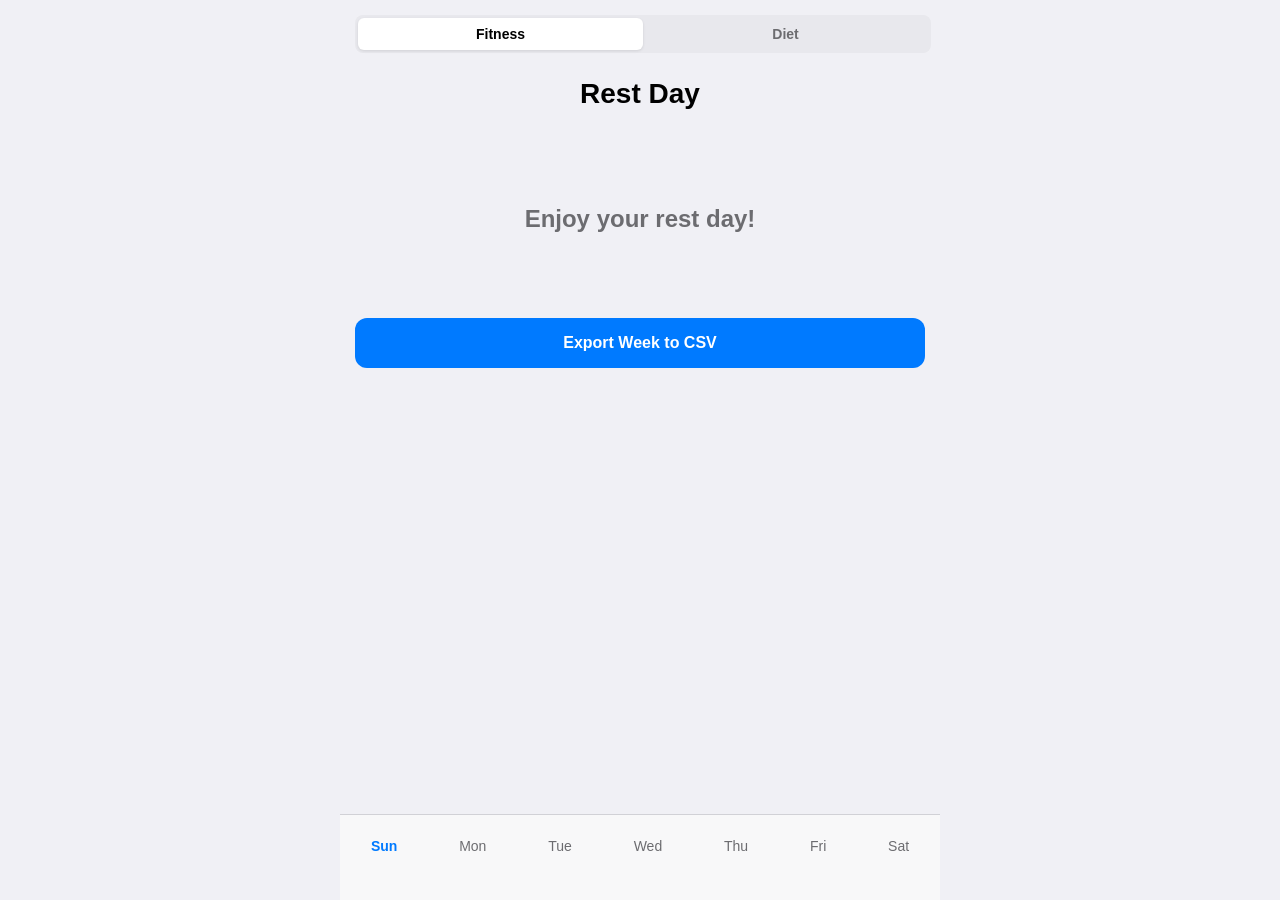
==== index.html @ ad75d84f "Update index.html" ====
<!DOCTYPE html>
<html lang="en">
<head>
    <meta charset="UTF-8">
    <meta name="viewport" content="width=device-width, initial-scale=1.0, user-scalable=no">
    <meta name="apple-mobile-web-app-capable" content="yes">
    <meta name="apple-mobile-web-app-status-bar-style" content="default">
    <title>FitCheck</title>
    <style>
        :root {
            --bg-color: #f0f0f5;
            --primary-card-color: #ffffff;
            --secondary-card-color: #e8e8ed;
            --text-color: #000000;
            --text-muted-color: #6c6c70;
            --accent-color: #007aff;
            --accent-color-dimmed: rgba(0, 122, 255, 0.2);
            --border-color: #d1d1d6;
            --font-family: -apple-system, BlinkMacSystemFont, "Segoe UI", Roboto, Helvetica, Arial, sans-serif;
        }

        html, body {
            height: 100%;
            margin: 0;
            padding: 0;
            background-color: var(--bg-color);
            color: var(--text-color);
            font-family: var(--font-family);
            overscroll-behavior: none;
        }

        #app-container {
            display: flex;
            flex-direction: column;
            height: 100%;
            max-width: 600px;
            margin: 0 auto;
            background-color: var(--bg-color);
        }
        
        #view-switcher-container {
            padding: 15px;
            background-color: var(--bg-color);
        }

        .view-switcher {
            display: flex;
            background-color: var(--secondary-card-color);
            border-radius: 8px;
            padding: 3px;
            width: 100%;
        }

        .view-switcher button {
            flex: 1;
            padding: 8px;
            border: none;
            background-color: transparent;
            border-radius: 6px;
            font-size: 14px;
            font-weight: 600;
            color: var(--text-muted-color);
            cursor: pointer;
            transition: background-color 0.2s ease, color 0.2s ease;
        }

        .view-switcher button.active {
            background-color: var(--primary-card-color);
            color: var(--text-color);
            box-shadow: 0 1px 3px rgba(0,0,0,0.1);
        }

        #content-area {
            flex-grow: 1;
            overflow-y: auto;
            padding: 0 15px 100px 15px;
        }

        #tab-bar {
            display: flex;
            position: fixed;
            bottom: 0;
            left: 0;
            right: 0;
            max-width: 600px;
            margin: 0 auto;
            height: 85px;
            background-color: rgba(249, 249, 249, 0.85);
            backdrop-filter: blur(10px);
            -webkit-backdrop-filter: blur(10px);
            border-top: 1px solid var(--border-color);
        }

        .tab-button {
            flex-grow: 1;
            background: none;
            border: none;
            color: var(--text-muted-color);
            font-size: 14px;
            font-weight: 500;
            cursor: pointer;
            padding-bottom: 25px;
            display: flex;
            align-items: center;
            justify-content: center;
        }
        
        .tab-button.active {
            color: var(--accent-color);
            font-weight: 600;
        }

        .day-header { text-align: center; margin-bottom: 25px; margin-top: 10px; }
        .day-header h1 { margin: 0; font-size: 28px; font-weight: 700; }
        .day-header p { margin: 5px 0 0 0; color: var(--text-muted-color); font-size: 14px; }

        .exercise-card, .diet-card {
            background-color: var(--primary-card-color);
            border-radius: 12px;
            padding: 15px;
            margin-bottom: 15px;
            border: 1px solid var(--border-color);
        }
        
        .exercise-card h2, .diet-card h2 { margin: 0 0 15px 0; font-size: 18px; font-weight: 600; }
        .diet-card h3 { font-size: 16px; margin: 15px 0 10px 0; }
        .sets-container { display: flex; flex-wrap: wrap; gap: 10px; }

        .set-label {
            display: flex;
            align-items: center;
            background-color: var(--secondary-card-color);
            padding: 10px 15px;
            border-radius: 8px;
            cursor: pointer;
            flex-grow: 1;
            justify-content: center;
        }

        .set-label input[type="checkbox"] { display: none; }
        .set-label .custom-checkbox {
            width: 18px; height: 18px; background-color: #c7c7cc;
            border-radius: 50%; margin-right: 10px; display: inline-block;
            border: 2px solid #c7c7cc; position: relative;
        }
        .set-label input[type="checkbox"]:checked + .custom-checkbox {
            background-color: var(--accent-color); border: 2px solid var(--accent-color);
        }
        .set-label input[type="checkbox"]:checked + .custom-checkbox::after {
            content: '✔'; color: white; font-size: 12px;
            position: absolute; top: 50%; left: 50%;
            transform: translate(-50%, -50%);
        }

        .reset-button, #export-button {
            display: block; width: 100%; padding: 15px;
            background-color: var(--secondary-card-color); color: var(--accent-color);
            border: 1px solid var(--accent-color-dimmed); border-radius: 12px;
            font-size: 16px; font-weight: 600; cursor: pointer; margin-top: 15px;
        }
        
        #export-button {
            background-color: var(--accent-color);
            color: white;
        }

        .rest-day-message {
            text-align: center;
            padding: 50px 20px;
            color: var(--text-muted-color);
        }
    </style>
</head>
<body>
    <div id="app-container">
        <div id="view-switcher-container"></div>
        <main id="content-area"></main>
        <nav id="tab-bar"></nav>
    </div>

    <script>
        // --- DATA ---
        const workoutData = [
            { day: "Sun", title: "Rest Day", exercises: [] },
            { day: "Mon", title: "Upper Body-Strength", rest: "180-300s rest", intensity: "3-4 reps max", exercises: [ { name: "Barbell bench press", sets: 4 }, { name: "Lat pulldown", sets: 4 }, { name: "Chest press machines", sets: 4 }, { name: "Cable row", sets: 4 }, { name: "Dumbbell shoulder press", sets: 4 }, { name: "Leg raises", sets: 3 }, { name: "Planks", sets: 3 }, { name: "Cardio (20 mins)", sets: 1 } ] }, 
            { day: "Tue", title: "Lower Body-Strength", rest: "180-300s rest", intensity: "3-4 reps max", exercises: [ { name: "Barbell back squat", sets: 4 }, { name: "Barbell regular deadlift", sets: 4 }, { name: "Leg press", sets: 4 }, { name: "Sit ups", sets: 4 }, { name: "Leg Raises", sets: 4 }, { name: "Cardio (20 mins)", sets: 1 } ] }, 
            { day: "Wed", title: "Arms + Functional", rest: "90-180s rest", intensity: "10-12 reps", exercises: [ { name: "Overhead Press", sets: 3 }, { name: "Bicep curls", sets: 3 }, { name: "Overhead tricep extensions", sets: 3 }, { name: "Kettlebell swings", sets: 3 }, { name: "Landmine press", sets: 3 }, { name: "Landmine rotations", sets: 3 }, { name: "Leg raises", sets: 3 }, { name: "Planks", sets: 3 }, { name: "Cardio (20 mins)", sets: 1 } ] }, 
            { day: "Thu", title: "Full-Body-Strength", rest: "180-300s rest", intensity: "3-4 reps max", exercises: [ { name: "Barbell back squat", sets: 4 }, { name: "Barbell bench press", sets: 4 }, { name: "Lat pulldown", sets: 4 }, { name: "Barbell regular deadlift", sets: 4 }, { name: "Cable row", sets: 4 }, { name: "Leg raises", sets: 3 }, { name: "Planks", sets: 3 }, { name: "Cardio (20 mins)", sets: 1 } ] }, 
            { day: "Fri", title: "Full-Body-Endurance", rest: "90-180s rest", intensity: "12-15 reps", exercises: [ { name: "Bench press", sets: 3 }, { name: "Squats", sets: 3 }, { name: "Deadlifts", sets: 3 }, { name: "Dumbbell rows", sets: 3 }, { name: "Dumbbell shoulder press", sets: 3 }, { name: "Leg raises", sets: 3 }, { name: "Planks", sets: 3 }, { name: "Cardio (20 mins)", sets: 1 } ] },
            { day: "Sat", title: "Rest Day", exercises: [] }
        ];

        const dietData = {
            weekly: [
                { name: "Seafood/Fish", servings: 3 },
                { name: "Dairy", servings: 4 }
            ],
            daily: [
                { name: "Non-Starchy Veggies", servings: 6 },
                { name: "Lean Protein", servings: 3 },
                { name: "Healthy Fats", servings: 3 },
                { name: "Fiber Carbs (Grains/Legumes)", servings: 2 },
                { name: "Fruits", servings: 2 },
                { name: "Nuts/Seeds", servings: 1 }
            ]
        };

        // --- APPLICATION LOGIC ---
        document.addEventListener('DOMContentLoaded', () => {
            const contentArea = document.getElementById('content-area');
            const tabBar = document.getElementById('tab-bar');
            const viewSwitcherContainer = document.getElementById('view-switcher-container');
            
            let currentDayIndex = new Date().getDay(); // 0 for Sunday, 1 for Monday, etc.
            let currentView = 'fitness'; // 'fitness' or 'diet'

            function renderCurrentView() {
                if (currentView === 'fitness') {
                    renderFitnessView();
                } else {
                    renderDietView();
                }
                updateViewSwitcher();
            }

            function renderFitnessView() {
                const dayData = workoutData[currentDayIndex];
                contentArea.innerHTML = '';

                const header = document.createElement('div');
                header.className = 'day-header';
                header.innerHTML = `<h1>${dayData.title}</h1>`;
                if (dayData.rest) {
                     header.innerHTML += `<p>${dayData.rest} &bull; ${dayData.intensity}</p>`;
                }
                contentArea.appendChild(header);

                if (dayData.exercises.length === 0) {
                    contentArea.innerHTML += `<div class="rest-day-message"><h2>Enjoy your rest day!</h2></div>`;
                    addExportButton();
                    return;
                }

                dayData.exercises.forEach((exercise, exIndex) => {
                    const card = document.createElement('div');
                    card.className = 'exercise-card';
                    card.innerHTML = `<h2>${exercise.name}</h2>`;
                    const setsContainer = document.createElement('div');
                    setsContainer.className = 'sets-container';
                    for (let i = 1; i <= exercise.sets; i++) {
                        const checkboxId = `workout-day${currentDayIndex}-ex${exIndex}-set${i}`;
                        let setName = `Set ${i}`;
                        if (exercise.sets === 1) setName = "Done";
                        else if (i === 4 && exercise.sets === 4) setName = "Burnout";
                        
                        const label = document.createElement('label');
                        label.className = 'set-label';
                        label.htmlFor = checkboxId;
                        const checkbox = document.createElement('input');
                        checkbox.type = 'checkbox';
                        checkbox.id = checkboxId;
                        if (localStorage.getItem(checkboxId) === 'true') checkbox.checked = true;
                        checkbox.addEventListener('change', () => localStorage.setItem(checkboxId, checkbox.checked));
                        label.innerHTML = `<span class="custom-checkbox"></span> ${setName}`;
                        label.prepend(checkbox);
                        setsContainer.appendChild(label);
                    }
                    card.appendChild(setsContainer);
                    contentArea.appendChild(card);
                });

                const resetButton = document.createElement('button');
                resetButton.className = 'reset-button';
                resetButton.textContent = `Reset ${dayData.day} Workout`;
                resetButton.addEventListener('click', () => {
                    if (confirm(`Reset workout for ${dayData.day}?`)) {
                        dayData.exercises.forEach((ex, exIndex) => {
                            for (let i = 1; i <= ex.sets; i++) localStorage.removeItem(`workout-day${currentDayIndex}-ex${exIndex}-set${i}`);
                        });
                        renderFitnessView();
                    }
                });
                contentArea.appendChild(resetButton);
                addExportButton();
            }

            function renderDietView() {
                contentArea.innerHTML = '';
                const currentDayName = workoutData[currentDayIndex].day;

                const header = document.createElement('div');
                header.className = 'day-header';
                header.innerHTML = `<h1>Diet Checklist</h1><p>${currentDayName}'s Goals</p>`;
                contentArea.appendChild(header);
                
                const dailyCard = document.createElement('div');
                dailyCard.className = 'diet-card';
                dailyCard.innerHTML = `<h2>Daily Goals</h2>`;
                dietData.daily.forEach((item, itemIndex) => {
                    dailyCard.innerHTML += `<h3>${item.name}</h3>`;
                    const setsContainer = document.createElement('div');
                    setsContainer.className = 'sets-container';
                    for (let i = 1; i <= item.servings; i++) {
                        const checkboxId = `diet-${currentDayName}-item${itemIndex}-serving${i}`;
                        const label = document.createElement('label');
                        label.className = 'set-label';
                        label.htmlFor = checkboxId;
                        const checkbox = document.createElement('input');
                        checkbox.type = 'checkbox';
                        checkbox.id = checkboxId;
                        if (localStorage.getItem(checkboxId) === 'true') checkbox.checked = true;
                        checkbox.addEventListener('change', () => localStorage.setItem(checkboxId, checkbox.checked));
                        label.innerHTML = `<span class="custom-checkbox"></span> Serving ${i}`;
                        label.prepend(checkbox);
                        setsContainer.appendChild(label);
                    }
                    dailyCard.appendChild(setsContainer);
                });
                contentArea.appendChild(dailyCard);

                const weeklyCard = document.createElement('div');
                weeklyCard.className = 'diet-card';
                weeklyCard.innerHTML = `<h2>Weekly Goals</h2>`;
                dietData.weekly.forEach((item, itemIndex) => {
                    weeklyCard.innerHTML += `<h3>${item.name}</h3>`;
                    const setsContainer = document.createElement('div');
                    setsContainer.className = 'sets-container';
                    for (let i = 1; i <= item.servings; i++) {
                        const checkboxId = `diet-week-item${itemIndex}-serving${i}`;
                        const label = document.createElement('label');
                        label.className = 'set-label';
                        label.htmlFor = checkboxId;
                        const checkbox = document.createElement('input');
                        checkbox.type = 'checkbox';
                        checkbox.id = checkboxId;
                        if (localStorage.getItem(checkboxId) === 'true') checkbox.checked = true;
                        checkbox.addEventListener('change', () => localStorage.setItem(checkboxId, checkbox.checked));
                        label.innerHTML = `<span class="custom-checkbox"></span> Serving ${i}`;
                        label.prepend(checkbox);
                        setsContainer.appendChild(label);
                    }
                    weeklyCard.appendChild(setsContainer);
                });
                contentArea.appendChild(weeklyCard);
                
                const resetDailyButton = document.createElement('button');
                resetDailyButton.className = 'reset-button';
                resetDailyButton.textContent = `Reset ${currentDayName}'s Diet`;
                resetDailyButton.addEventListener('click', () => {
                     if (confirm(`Reset diet for ${currentDayName}?`)) {
                        dietData.daily.forEach((item, itemIndex) => {
                            for (let i = 1; i <= item.servings; i++) localStorage.removeItem(`diet-${currentDayName}-item${itemIndex}-serving${i}`);
                        });
                        renderDietView();
                    }
                });
                contentArea.appendChild(resetDailyButton);

                const resetWeeklyButton = document.createElement('button');
                resetWeeklyButton.className = 'reset-button';
                resetWeeklyButton.textContent = `Reset Weekly Diet`;
                resetWeeklyButton.addEventListener('click', () => {
                     if (confirm(`Reset all weekly diet goals?`)) {
                        dietData.weekly.forEach((item, itemIndex) => {
                            for (let i = 1; i <= item.servings; i++) localStorage.removeItem(`diet-week-item${itemIndex}-serving${i}`);
                        });
                        renderDietView();
                    }
                });
                contentArea.appendChild(resetWeeklyButton);
                addExportButton();
            }
            
            function addExportButton() {
                const exportButton = document.createElement('button');
                exportButton.id = 'export-button';
                exportButton.textContent = 'Export Week to CSV';
                exportButton.addEventListener('click', exportDataToCSV);
                contentArea.appendChild(exportButton);
            }

            function exportDataToCSV() {
                const weeklySummary = {};

                // --- 1. Calculate All Targets ---
                workoutData.forEach(dayData => {
                    dayData.exercises.forEach(ex => {
                        const key = `Fitness_${ex.name}`;
                        if (!weeklySummary[key]) {
                            weeklySummary[key] = { category: 'Fitness', item: ex.name, target: 0, actual: 0 };
                        }
                        weeklySummary[key].target += ex.sets;
                    });
                });

                dietData.daily.forEach(item => {
                    const key = `Diet_${item.name}`;
                    weeklySummary[key] = { category: 'Diet', item: item.name, target: item.servings * 7, actual: 0 };
                });

                dietData.weekly.forEach(item => {
                    const key = `Diet_${item.name}`;
                    weeklySummary[key] = { category: 'Diet', item: item.name, target: item.servings, actual: 0 };
                });

                // --- 2. Calculate Actuals from localStorage ---
                for (let i = 0; i < 7; i++) { // Loop through Sun to Sat
                    const dayData = workoutData[i];
                    const dayName = dayData.day;

                    dayData.exercises.forEach((ex, exIndex) => {
                        const key = `Fitness_${ex.name}`;
                        for (let s = 1; s <= ex.sets; s++) {
                            if (localStorage.getItem(`workout-day${i}-ex${exIndex}-set${s}`) === 'true') {
                                if (weeklySummary[key]) weeklySummary[key].actual++;
                            }
                        }
                    });

                    dietData.daily.forEach((item, itemIndex) => {
                        const key = `Diet_${item.name}`;
                        for (let s = 1; s <= item.servings; s++) {
                            if (localStorage.getItem(`diet-${dayName}-item${itemIndex}-serving${s}`) === 'true') {
                                if (weeklySummary[key]) weeklySummary[key].actual++;
                            }
                        }
                    });
                }

                dietData.weekly.forEach((item, itemIndex) => {
                    const key = `Diet_${item.name}`;
                    for (let s = 1; s <= item.servings; s++) {
                        if (localStorage.getItem(`diet-week-item${itemIndex}-serving${s}`) === 'true') {
                           if (weeklySummary[key]) weeklySummary[key].actual++;
                        }
                    }
                });

                // --- 3. Format and Download CSV ---
                const today = new Date();
                const dayOfWeek = today.getDay();
                const weekStartDate = new Date(today);
                weekStartDate.setDate(today.getDate() - dayOfWeek);
                const weekString = `Week of ${weekStartDate.toISOString().split('T')[0]}`;

                let csvContent = "data:text/csv;charset=utf-8,";
                csvContent += "Week,Category,Item,Target,Actual\r\n";

                for (const key in weeklySummary) {
                    const data = weeklySummary[key];
                    csvContent += `${weekString},${data.category},"${data.item}",${data.target},${data.actual}\r\n`;
                }
                
                const encodedUri = encodeURI(csvContent);
                const link = document.createElement("a");
                link.setAttribute("href", encodedUri);
                link.setAttribute("download", `FitCheck_Export_${weekString}.csv`);
                document.body.appendChild(link);
                link.click();
                document.body.removeChild(link);
            }

            function createTabs() {
                workoutData.forEach((day, index) => {
                    const button = document.createElement('button');
                    button.className = 'tab-button';
                    button.textContent = day.day;
                    button.dataset.dayIndex = index;
                    button.addEventListener('click', () => {
                        currentDayIndex = index;
                        renderCurrentView();
                        updateActiveTab();
                    });
                    tabBar.appendChild(button);
                });
            }

            function createViewSwitcher() {
                viewSwitcherContainer.innerHTML = `
                    <div class="view-switcher">
                        <button id="fitness-tab" class="active">Fitness</button>
                        <button id="diet-tab">Diet</button>
                    </div>
                `;
                document.getElementById('fitness-tab').addEventListener('click', () => {
                    currentView = 'fitness';
                    renderCurrentView();
                });
                document.getElementById('diet-tab').addEventListener('click', () => {
                    currentView = 'diet';
                    renderCurrentView();
                });
            }
            
            function updateViewSwitcher() {
                const fitnessTab = document.getElementById('fitness-tab');
                const dietTab = document.getElementById('diet-tab');
                fitnessTab.classList.toggle('active', currentView === 'fitness');
                dietTab.classList.toggle('active', currentView === 'diet');
            }

            function updateActiveTab() {
                document.querySelectorAll('.tab-button').forEach((button, index) => {
                    button.classList.toggle('active', index === currentDayIndex);
                });
            }

            // Initial setup
            createTabs();
            createViewSwitcher();
            renderCurrentView();
            updateActiveTab();
        });
    </script>
</body>
</html>
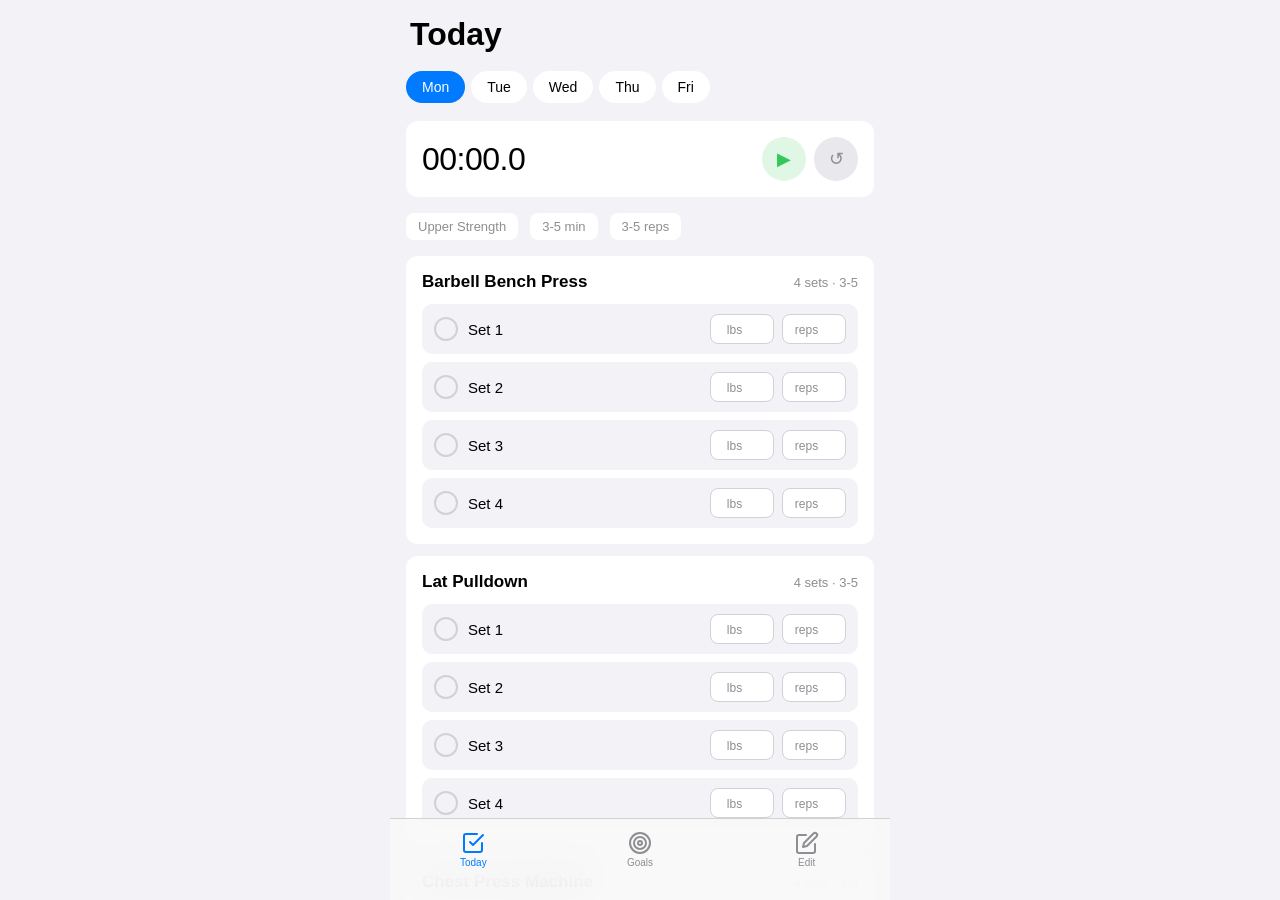
==== commit 5d1f286a: "FitCheck v2 — full rewrite with goals, stopwatch, and editable programs Replaces single-file app wit" ====
--- a/index.html
+++ b/index.html
@@ -4,513 +4,34 @@
     <meta charset="UTF-8">
     <meta name="viewport" content="width=device-width, initial-scale=1.0, user-scalable=no">
     <meta name="apple-mobile-web-app-capable" content="yes">
-    <meta name="apple-mobile-web-app-status-bar-style" content="default">
+    <meta name="apple-mobile-web-app-status-bar-style" content="black-translucent">
+    <meta name="theme-color" content="#000000">
+    <link rel="manifest" href="manifest.json">
+    <link rel="apple-touch-icon" sizes="180x180" href="apple-touch-icon.png">
     <title>FitCheck</title>
-    <style>
-        :root {
-            --bg-color: #f0f0f5;
-            --primary-card-color: #ffffff;
-            --secondary-card-color: #e8e8ed;
-            --text-color: #000000;
-            --text-muted-color: #6c6c70;
-            --accent-color: #007aff;
-            --accent-color-dimmed: rgba(0, 122, 255, 0.2);
-            --border-color: #d1d1d6;
-            --font-family: -apple-system, BlinkMacSystemFont, "Segoe UI", Roboto, Helvetica, Arial, sans-serif;
-        }
-
-        html, body {
-            height: 100%;
-            margin: 0;
-            padding: 0;
-            background-color: var(--bg-color);
-            color: var(--text-color);
-            font-family: var(--font-family);
-            overscroll-behavior: none;
-        }
-
-        #app-container {
-            display: flex;
-            flex-direction: column;
-            height: 100%;
-            max-width: 600px;
-            margin: 0 auto;
-            background-color: var(--bg-color);
-        }
-        
-        #view-switcher-container {
-            padding: 15px;
-            background-color: var(--bg-color);
-        }
-
-        .view-switcher {
-            display: flex;
-            background-color: var(--secondary-card-color);
-            border-radius: 8px;
-            padding: 3px;
-            width: 100%;
-        }
-
-        .view-switcher button {
-            flex: 1;
-            padding: 8px;
-            border: none;
-            background-color: transparent;
-            border-radius: 6px;
-            font-size: 14px;
-            font-weight: 600;
-            color: var(--text-muted-color);
-            cursor: pointer;
-            transition: background-color 0.2s ease, color 0.2s ease;
-        }
-
-        .view-switcher button.active {
-            background-color: var(--primary-card-color);
-            color: var(--text-color);
-            box-shadow: 0 1px 3px rgba(0,0,0,0.1);
-        }
-
-        #content-area {
-            flex-grow: 1;
-            overflow-y: auto;
-            padding: 0 15px 100px 15px;
-        }
-
-        #tab-bar {
-            display: flex;
-            position: fixed;
-            bottom: 0;
-            left: 0;
-            right: 0;
-            max-width: 600px;
-            margin: 0 auto;
-            height: 85px;
-            background-color: rgba(249, 249, 249, 0.85);
-            backdrop-filter: blur(10px);
-            -webkit-backdrop-filter: blur(10px);
-            border-top: 1px solid var(--border-color);
-        }
-
-        .tab-button {
-            flex-grow: 1;
-            background: none;
-            border: none;
-            color: var(--text-muted-color);
-            font-size: 14px;
-            font-weight: 500;
-            cursor: pointer;
-            padding-bottom: 25px;
-            display: flex;
-            align-items: center;
-            justify-content: center;
-        }
-        
-        .tab-button.active {
-            color: var(--accent-color);
-            font-weight: 600;
-        }
-
-        .day-header { text-align: center; margin-bottom: 25px; margin-top: 10px; }
-        .day-header h1 { margin: 0; font-size: 28px; font-weight: 700; }
-        .day-header p { margin: 5px 0 0 0; color: var(--text-muted-color); font-size: 14px; }
-
-        .exercise-card, .diet-card {
-            background-color: var(--primary-card-color);
-            border-radius: 12px;
-            padding: 15px;
-            margin-bottom: 15px;
-            border: 1px solid var(--border-color);
-        }
-        
-        .exercise-card h2, .diet-card h2 { margin: 0 0 15px 0; font-size: 18px; font-weight: 600; }
-        .diet-card h3 { font-size: 16px; margin: 15px 0 10px 0; }
-        .sets-container { display: flex; flex-wrap: wrap; gap: 10px; }
-
-        .set-label {
-            display: flex;
-            align-items: center;
-            background-color: var(--secondary-card-color);
-            padding: 10px 15px;
-            border-radius: 8px;
-            cursor: pointer;
-            flex-grow: 1;
-            justify-content: center;
-        }
-
-        .set-label input[type="checkbox"] { display: none; }
-        .set-label .custom-checkbox {
-            width: 18px; height: 18px; background-color: #c7c7cc;
-            border-radius: 50%; margin-right: 10px; display: inline-block;
-            border: 2px solid #c7c7cc; position: relative;
-        }
-        .set-label input[type="checkbox"]:checked + .custom-checkbox {
-            background-color: var(--accent-color); border: 2px solid var(--accent-color);
-        }
-        .set-label input[type="checkbox"]:checked + .custom-checkbox::after {
-            content: '✔'; color: white; font-size: 12px;
-            position: absolute; top: 50%; left: 50%;
-            transform: translate(-50%, -50%);
-        }
-
-        .reset-button, #export-button {
-            display: block; width: 100%; padding: 15px;
-            background-color: var(--secondary-card-color); color: var(--accent-color);
-            border: 1px solid var(--accent-color-dimmed); border-radius: 12px;
-            font-size: 16px; font-weight: 600; cursor: pointer; margin-top: 15px;
-        }
-        
-        #export-button {
-            background-color: var(--accent-color);
-            color: white;
-        }
-
-        .rest-day-message {
-            text-align: center;
-            padding: 50px 20px;
-            color: var(--text-muted-color);
-        }
-    </style>
+    <link rel="stylesheet" href="styles.css">
 </head>
 <body>
-    <div id="app-container">
-        <div id="view-switcher-container"></div>
-        <main id="content-area"></main>
-        <nav id="tab-bar"></nav>
+    <div id="app">
+        <header id="app-header">
+            <h1 id="header-title">Today</h1>
+        </header>
+        <main id="content"></main>
+        <nav id="tab-bar">
+            <button class="tab active" data-tab="today">
+                <svg width="24" height="24" viewBox="0 0 24 24" fill="none" stroke="currentColor" stroke-width="2" stroke-linecap="round" stroke-linejoin="round"><path d="M9 11l3 3L22 4"/><path d="M21 12v7a2 2 0 01-2 2H5a2 2 0 01-2-2V5a2 2 0 012-2h11"/></svg>
+                <span>Today</span>
+            </button>
+            <button class="tab" data-tab="goals">
+                <svg width="24" height="24" viewBox="0 0 24 24" fill="none" stroke="currentColor" stroke-width="2" stroke-linecap="round" stroke-linejoin="round"><circle cx="12" cy="12" r="10"/><circle cx="12" cy="12" r="6"/><circle cx="12" cy="12" r="2"/></svg>
+                <span>Goals</span>
+            </button>
+            <button class="tab" data-tab="edit">
+                <svg width="24" height="24" viewBox="0 0 24 24" fill="none" stroke="currentColor" stroke-width="2" stroke-linecap="round" stroke-linejoin="round"><path d="M11 4H4a2 2 0 00-2 2v14a2 2 0 002 2h14a2 2 0 002-2v-7"/><path d="M18.5 2.5a2.121 2.121 0 013 3L12 15l-4 1 1-4 9.5-9.5z"/></svg>
+                <span>Edit</span>
+            </button>
+        </nav>
     </div>
-
-    <script>
-        // --- DATA ---
-        const workoutData = [
-            { day: "Sun", title: "Rest Day", exercises: [] },
-            { day: "Mon", title: "Upper Body-Strength", rest: "180-300s rest", intensity: "3-4 reps max", exercises: [ { name: "Barbell bench press", sets: 4 }, { name: "Lat pulldown", sets: 4 }, { name: "Chest press machines", sets: 4 }, { name: "Cable row", sets: 4 }, { name: "Dumbbell shoulder press", sets: 4 }, { name: "Leg raises", sets: 3 }, { name: "Planks", sets: 3 }, { name: "Cardio (20 mins)", sets: 1 } ] }, 
-            { day: "Tue", title: "Lower Body-Strength", rest: "180-300s rest", intensity: "3-4 reps max", exercises: [ { name: "Barbell back squat", sets: 4 }, { name: "Barbell regular deadlift", sets: 4 }, { name: "Leg press", sets: 4 }, { name: "Sit ups", sets: 4 }, { name: "Leg Raises", sets: 4 }, { name: "Cardio (20 mins)", sets: 1 } ] }, 
-            { day: "Wed", title: "Arms + Functional", rest: "90-180s rest", intensity: "10-12 reps", exercises: [ { name: "Overhead Press", sets: 3 }, { name: "Bicep curls", sets: 3 }, { name: "Overhead tricep extensions", sets: 3 }, { name: "Kettlebell swings", sets: 3 }, { name: "Landmine press", sets: 3 }, { name: "Landmine rotations", sets: 3 }, { name: "Leg raises", sets: 3 }, { name: "Planks", sets: 3 }, { name: "Cardio (20 mins)", sets: 1 } ] }, 
-            { day: "Thu", title: "Full-Body-Strength", rest: "180-300s rest", intensity: "3-4 reps max", exercises: [ { name: "Barbell back squat", sets: 4 }, { name: "Barbell bench press", sets: 4 }, { name: "Lat pulldown", sets: 4 }, { name: "Barbell regular deadlift", sets: 4 }, { name: "Cable row", sets: 4 }, { name: "Leg raises", sets: 3 }, { name: "Planks", sets: 3 }, { name: "Cardio (20 mins)", sets: 1 } ] }, 
-            { day: "Fri", title: "Full-Body-Endurance", rest: "90-180s rest", intensity: "12-15 reps", exercises: [ { name: "Bench press", sets: 3 }, { name: "Squats", sets: 3 }, { name: "Deadlifts", sets: 3 }, { name: "Dumbbell rows", sets: 3 }, { name: "Dumbbell shoulder press", sets: 3 }, { name: "Leg raises", sets: 3 }, { name: "Planks", sets: 3 }, { name: "Cardio (20 mins)", sets: 1 } ] },
-            { day: "Sat", title: "Rest Day", exercises: [] }
-        ];
-
-        const dietData = {
-            weekly: [
-                { name: "Seafood/Fish", servings: 3 },
-                { name: "Dairy", servings: 4 }
-            ],
-            daily: [
-                { name: "Non-Starchy Veggies", servings: 6 },
-                { name: "Lean Protein", servings: 3 },
-                { name: "Healthy Fats", servings: 3 },
-                { name: "Fiber Carbs (Grains/Legumes)", servings: 2 },
-                { name: "Fruits", servings: 2 },
-                { name: "Nuts/Seeds", servings: 1 }
-            ]
-        };
-
-        // --- APPLICATION LOGIC ---
-        document.addEventListener('DOMContentLoaded', () => {
-            const contentArea = document.getElementById('content-area');
-            const tabBar = document.getElementById('tab-bar');
-            const viewSwitcherContainer = document.getElementById('view-switcher-container');
-            
-            let currentDayIndex = new Date().getDay(); // 0 for Sunday, 1 for Monday, etc.
-            let currentView = 'fitness'; // 'fitness' or 'diet'
-
-            function renderCurrentView() {
-                if (currentView === 'fitness') {
-                    renderFitnessView();
-                } else {
-                    renderDietView();
-                }
-                updateViewSwitcher();
-            }
-
-            function renderFitnessView() {
-                const dayData = workoutData[currentDayIndex];
-                contentArea.innerHTML = '';
-
-                const header = document.createElement('div');
-                header.className = 'day-header';
-                header.innerHTML = `<h1>${dayData.title}</h1>`;
-                if (dayData.rest) {
-                     header.innerHTML += `<p>${dayData.rest} &bull; ${dayData.intensity}</p>`;
-                }
-                contentArea.appendChild(header);
-
-                if (dayData.exercises.length === 0) {
-                    contentArea.innerHTML += `<div class="rest-day-message"><h2>Enjoy your rest day!</h2></div>`;
-                    addExportButton();
-                    return;
-                }
-
-                dayData.exercises.forEach((exercise, exIndex) => {
-                    const card = document.createElement('div');
-                    card.className = 'exercise-card';
-                    card.innerHTML = `<h2>${exercise.name}</h2>`;
-                    const setsContainer = document.createElement('div');
-                    setsContainer.className = 'sets-container';
-                    for (let i = 1; i <= exercise.sets; i++) {
-                        const checkboxId = `workout-day${currentDayIndex}-ex${exIndex}-set${i}`;
-                        let setName = `Set ${i}`;
-                        if (exercise.sets === 1) setName = "Done";
-                        else if (i === 4 && exercise.sets === 4) setName = "Burnout";
-                        
-                        const label = document.createElement('label');
-                        label.className = 'set-label';
-                        label.htmlFor = checkboxId;
-                        const checkbox = document.createElement('input');
-                        checkbox.type = 'checkbox';
-                        checkbox.id = checkboxId;
-                        if (localStorage.getItem(checkboxId) === 'true') checkbox.checked = true;
-                        checkbox.addEventListener('change', () => localStorage.setItem(checkboxId, checkbox.checked));
-                        label.innerHTML = `<span class="custom-checkbox"></span> ${setName}`;
-                        label.prepend(checkbox);
-                        setsContainer.appendChild(label);
-                    }
-                    card.appendChild(setsContainer);
-                    contentArea.appendChild(card);
-                });
-
-                const resetButton = document.createElement('button');
-                resetButton.className = 'reset-button';
-                resetButton.textContent = `Reset ${dayData.day} Workout`;
-                resetButton.addEventListener('click', () => {
-                    if (confirm(`Reset workout for ${dayData.day}?`)) {
-                        dayData.exercises.forEach((ex, exIndex) => {
-                            for (let i = 1; i <= ex.sets; i++) localStorage.removeItem(`workout-day${currentDayIndex}-ex${exIndex}-set${i}`);
-                        });
-                        renderFitnessView();
-                    }
-                });
-                contentArea.appendChild(resetButton);
-                addExportButton();
-            }
-
-            function renderDietView() {
-                contentArea.innerHTML = '';
-                const currentDayName = workoutData[currentDayIndex].day;
-
-                const header = document.createElement('div');
-                header.className = 'day-header';
-                header.innerHTML = `<h1>Diet Checklist</h1><p>${currentDayName}'s Goals</p>`;
-                contentArea.appendChild(header);
-                
-                const dailyCard = document.createElement('div');
-                dailyCard.className = 'diet-card';
-                dailyCard.innerHTML = `<h2>Daily Goals</h2>`;
-                dietData.daily.forEach((item, itemIndex) => {
-                    dailyCard.innerHTML += `<h3>${item.name}</h3>`;
-                    const setsContainer = document.createElement('div');
-                    setsContainer.className = 'sets-container';
-                    for (let i = 1; i <= item.servings; i++) {
-                        const checkboxId = `diet-${currentDayName}-item${itemIndex}-serving${i}`;
-                        const label = document.createElement('label');
-                        label.className = 'set-label';
-                        label.htmlFor = checkboxId;
-                        const checkbox = document.createElement('input');
-                        checkbox.type = 'checkbox';
-                        checkbox.id = checkboxId;
-                        if (localStorage.getItem(checkboxId) === 'true') checkbox.checked = true;
-                        checkbox.addEventListener('change', () => localStorage.setItem(checkboxId, checkbox.checked));
-                        label.innerHTML = `<span class="custom-checkbox"></span> Serving ${i}`;
-                        label.prepend(checkbox);
-                        setsContainer.appendChild(label);
-                    }
-                    dailyCard.appendChild(setsContainer);
-                });
-                contentArea.appendChild(dailyCard);
-
-                const weeklyCard = document.createElement('div');
-                weeklyCard.className = 'diet-card';
-                weeklyCard.innerHTML = `<h2>Weekly Goals</h2>`;
-                dietData.weekly.forEach((item, itemIndex) => {
-                    weeklyCard.innerHTML += `<h3>${item.name}</h3>`;
-                    const setsContainer = document.createElement('div');
-                    setsContainer.className = 'sets-container';
-                    for (let i = 1; i <= item.servings; i++) {
-                        const checkboxId = `diet-week-item${itemIndex}-serving${i}`;
-                        const label = document.createElement('label');
-                        label.className = 'set-label';
-                        label.htmlFor = checkboxId;
-                        const checkbox = document.createElement('input');
-                        checkbox.type = 'checkbox';
-                        checkbox.id = checkboxId;
-                        if (localStorage.getItem(checkboxId) === 'true') checkbox.checked = true;
-                        checkbox.addEventListener('change', () => localStorage.setItem(checkboxId, checkbox.checked));
-                        label.innerHTML = `<span class="custom-checkbox"></span> Serving ${i}`;
-                        label.prepend(checkbox);
-                        setsContainer.appendChild(label);
-                    }
-                    weeklyCard.appendChild(setsContainer);
-                });
-                contentArea.appendChild(weeklyCard);
-                
-                const resetDailyButton = document.createElement('button');
-                resetDailyButton.className = 'reset-button';
-                resetDailyButton.textContent = `Reset ${currentDayName}'s Diet`;
-                resetDailyButton.addEventListener('click', () => {
-                     if (confirm(`Reset diet for ${currentDayName}?`)) {
-                        dietData.daily.forEach((item, itemIndex) => {
-                            for (let i = 1; i <= item.servings; i++) localStorage.removeItem(`diet-${currentDayName}-item${itemIndex}-serving${i}`);
-                        });
-                        renderDietView();
-                    }
-                });
-                contentArea.appendChild(resetDailyButton);
-
-                const resetWeeklyButton = document.createElement('button');
-                resetWeeklyButton.className = 'reset-button';
-                resetWeeklyButton.textContent = `Reset Weekly Diet`;
-                resetWeeklyButton.addEventListener('click', () => {
-                     if (confirm(`Reset all weekly diet goals?`)) {
-                        dietData.weekly.forEach((item, itemIndex) => {
-                            for (let i = 1; i <= item.servings; i++) localStorage.removeItem(`diet-week-item${itemIndex}-serving${i}`);
-                        });
-                        renderDietView();
-                    }
-                });
-                contentArea.appendChild(resetWeeklyButton);
-                addExportButton();
-            }
-            
-            function addExportButton() {
-                const exportButton = document.createElement('button');
-                exportButton.id = 'export-button';
-                exportButton.textContent = 'Export Week to CSV';
-                exportButton.addEventListener('click', exportDataToCSV);
-                contentArea.appendChild(exportButton);
-            }
-
-            function exportDataToCSV() {
-                const weeklySummary = {};
-
-                // --- 1. Calculate All Targets ---
-                workoutData.forEach(dayData => {
-                    dayData.exercises.forEach(ex => {
-                        const key = `Fitness_${ex.name}`;
-                        if (!weeklySummary[key]) {
-                            weeklySummary[key] = { category: 'Fitness', item: ex.name, target: 0, actual: 0 };
-                        }
-                        weeklySummary[key].target += ex.sets;
-                    });
-                });
-
-                dietData.daily.forEach(item => {
-                    const key = `Diet_${item.name}`;
-                    weeklySummary[key] = { category: 'Diet', item: item.name, target: item.servings * 7, actual: 0 };
-                });
-
-                dietData.weekly.forEach(item => {
-                    const key = `Diet_${item.name}`;
-                    weeklySummary[key] = { category: 'Diet', item: item.name, target: item.servings, actual: 0 };
-                });
-
-                // --- 2. Calculate Actuals from localStorage ---
-                for (let i = 0; i < 7; i++) { // Loop through Sun to Sat
-                    const dayData = workoutData[i];
-                    const dayName = dayData.day;
-
-                    dayData.exercises.forEach((ex, exIndex) => {
-                        const key = `Fitness_${ex.name}`;
-                        for (let s = 1; s <= ex.sets; s++) {
-                            if (localStorage.getItem(`workout-day${i}-ex${exIndex}-set${s}`) === 'true') {
-                                if (weeklySummary[key]) weeklySummary[key].actual++;
-                            }
-                        }
-                    });
-
-                    dietData.daily.forEach((item, itemIndex) => {
-                        const key = `Diet_${item.name}`;
-                        for (let s = 1; s <= item.servings; s++) {
-                            if (localStorage.getItem(`diet-${dayName}-item${itemIndex}-serving${s}`) === 'true') {
-                                if (weeklySummary[key]) weeklySummary[key].actual++;
-                            }
-                        }
-                    });
-                }
-
-                dietData.weekly.forEach((item, itemIndex) => {
-                    const key = `Diet_${item.name}`;
-                    for (let s = 1; s <= item.servings; s++) {
-                        if (localStorage.getItem(`diet-week-item${itemIndex}-serving${s}`) === 'true') {
-                           if (weeklySummary[key]) weeklySummary[key].actual++;
-                        }
-                    }
-                });
-
-                // --- 3. Format and Download CSV ---
-                const today = new Date();
-                const dayOfWeek = today.getDay();
-                const weekStartDate = new Date(today);
-                weekStartDate.setDate(today.getDate() - dayOfWeek);
-                const weekString = `Week of ${weekStartDate.toISOString().split('T')[0]}`;
-
-                let csvContent = "data:text/csv;charset=utf-8,";
-                csvContent += "Week,Category,Item,Target,Actual\r\n";
-
-                for (const key in weeklySummary) {
-                    const data = weeklySummary[key];
-                    csvContent += `${weekString},${data.category},"${data.item}",${data.target},${data.actual}\r\n`;
-                }
-                
-                const encodedUri = encodeURI(csvContent);
-                const link = document.createElement("a");
-                link.setAttribute("href", encodedUri);
-                link.setAttribute("download", `FitCheck_Export_${weekString}.csv`);
-                document.body.appendChild(link);
-                link.click();
-                document.body.removeChild(link);
-            }
-
-            function createTabs() {
-                workoutData.forEach((day, index) => {
-                    const button = document.createElement('button');
-                    button.className = 'tab-button';
-                    button.textContent = day.day;
-                    button.dataset.dayIndex = index;
-                    button.addEventListener('click', () => {
-                        currentDayIndex = index;
-                        renderCurrentView();
-                        updateActiveTab();
-                    });
-                    tabBar.appendChild(button);
-                });
-            }
-
-            function createViewSwitcher() {
-                viewSwitcherContainer.innerHTML = `
-                    <div class="view-switcher">
-                        <button id="fitness-tab" class="active">Fitness</button>
-                        <button id="diet-tab">Diet</button>
-                    </div>
-                `;
-                document.getElementById('fitness-tab').addEventListener('click', () => {
-                    currentView = 'fitness';
-                    renderCurrentView();
-                });
-                document.getElementById('diet-tab').addEventListener('click', () => {
-                    currentView = 'diet';
-                    renderCurrentView();
-                });
-            }
-            
-            function updateViewSwitcher() {
-                const fitnessTab = document.getElementById('fitness-tab');
-                const dietTab = document.getElementById('diet-tab');
-                fitnessTab.classList.toggle('active', currentView === 'fitness');
-                dietTab.classList.toggle('active', currentView === 'diet');
-            }
-
-            function updateActiveTab() {
-                document.querySelectorAll('.tab-button').forEach((button, index) => {
-                    button.classList.toggle('active', index === currentDayIndex);
-                });
-            }
-
-            // Initial setup
-            createTabs();
-            createViewSwitcher();
-            renderCurrentView();
-            updateActiveTab();
-        });
-    </script>
+    <script src="app.js"></script>
 </body>
 </html>
--- a/styles.css
+++ b/styles.css
@@ -0,0 +1,609 @@
+/* --- Reset & Variables --- */
+:root {
+    --bg: #f2f2f7;
+    --card: #ffffff;
+    --card-secondary: #e8e8ed;
+    --text: #000000;
+    --text-muted: #8e8e93;
+    --accent: #007aff;
+    --accent-dim: rgba(0, 122, 255, 0.15);
+    --green: #34c759;
+    --orange: #ff9500;
+    --red: #ff3b30;
+    --border: #d1d1d6;
+    --radius: 12px;
+    --font: -apple-system, BlinkMacSystemFont, "Segoe UI", Roboto, Helvetica, Arial, sans-serif;
+}
+
+* { margin: 0; padding: 0; box-sizing: border-box; }
+
+html, body {
+    height: 100%;
+    background: var(--bg);
+    color: var(--text);
+    font-family: var(--font);
+    overscroll-behavior: none;
+    -webkit-user-select: none;
+    user-select: none;
+}
+
+/* --- App Shell --- */
+#app {
+    display: flex;
+    flex-direction: column;
+    height: 100%;
+    max-width: 500px;
+    margin: 0 auto;
+}
+
+#app-header {
+    padding: 16px 20px 8px;
+    background: var(--bg);
+}
+
+#app-header h1 {
+    font-size: 32px;
+    font-weight: 700;
+}
+
+#content {
+    flex: 1;
+    overflow-y: auto;
+    padding: 8px 16px 100px;
+    -webkit-overflow-scrolling: touch;
+}
+
+/* --- Tab Bar --- */
+#tab-bar {
+    display: flex;
+    position: fixed;
+    bottom: 0;
+    left: 0;
+    right: 0;
+    max-width: 500px;
+    margin: 0 auto;
+    height: 82px;
+    background: rgba(249, 249, 249, 0.88);
+    backdrop-filter: blur(20px);
+    -webkit-backdrop-filter: blur(20px);
+    border-top: 0.5px solid var(--border);
+    padding-bottom: 20px;
+}
+
+.tab {
+    flex: 1;
+    background: none;
+    border: none;
+    color: var(--text-muted);
+    font-size: 10px;
+    font-weight: 500;
+    cursor: pointer;
+    display: flex;
+    flex-direction: column;
+    align-items: center;
+    justify-content: center;
+    gap: 2px;
+    transition: color 0.15s;
+}
+
+.tab.active {
+    color: var(--accent);
+}
+
+/* --- Cards --- */
+.card {
+    background: var(--card);
+    border-radius: var(--radius);
+    padding: 16px;
+    margin-bottom: 12px;
+}
+
+.card h2 {
+    font-size: 17px;
+    font-weight: 600;
+    margin-bottom: 12px;
+}
+
+.card-muted {
+    color: var(--text-muted);
+    font-size: 13px;
+}
+
+/* --- Day Selector Pills --- */
+.day-pills {
+    display: flex;
+    gap: 6px;
+    margin-bottom: 16px;
+    overflow-x: auto;
+    padding: 2px 0;
+}
+
+.day-pill {
+    padding: 8px 16px;
+    border-radius: 20px;
+    border: none;
+    background: var(--card);
+    color: var(--text);
+    font-size: 14px;
+    font-weight: 500;
+    cursor: pointer;
+    white-space: nowrap;
+    transition: all 0.15s;
+}
+
+.day-pill.active {
+    background: var(--accent);
+    color: white;
+}
+
+/* --- Workout Info Bar --- */
+.workout-info {
+    display: flex;
+    gap: 12px;
+    margin-bottom: 16px;
+    color: var(--text-muted);
+    font-size: 13px;
+    font-weight: 500;
+}
+
+.workout-info span {
+    background: var(--card);
+    padding: 6px 12px;
+    border-radius: 8px;
+}
+
+/* --- Exercise Card --- */
+.exercise-card {
+    background: var(--card);
+    border-radius: var(--radius);
+    padding: 16px;
+    margin-bottom: 12px;
+}
+
+.exercise-header {
+    display: flex;
+    justify-content: space-between;
+    align-items: center;
+    margin-bottom: 12px;
+}
+
+.exercise-header h2 {
+    font-size: 17px;
+    font-weight: 600;
+    margin: 0;
+}
+
+.exercise-header .set-count {
+    color: var(--text-muted);
+    font-size: 13px;
+}
+
+.sets-grid {
+    display: flex;
+    flex-direction: column;
+    gap: 8px;
+}
+
+.set-row {
+    display: flex;
+    align-items: center;
+    gap: 10px;
+    padding: 10px 12px;
+    background: var(--bg);
+    border-radius: 10px;
+    transition: background 0.15s;
+}
+
+.set-row.checked {
+    background: rgba(52, 199, 89, 0.1);
+}
+
+.set-check {
+    width: 24px;
+    height: 24px;
+    border-radius: 50%;
+    border: 2px solid var(--border);
+    background: none;
+    cursor: pointer;
+    display: flex;
+    align-items: center;
+    justify-content: center;
+    transition: all 0.15s;
+    flex-shrink: 0;
+    padding: 0;
+}
+
+.set-check.done {
+    background: var(--green);
+    border-color: var(--green);
+}
+
+.set-check.done::after {
+    content: '✓';
+    color: white;
+    font-size: 14px;
+    font-weight: 700;
+}
+
+.set-label-text {
+    font-size: 15px;
+    font-weight: 500;
+    min-width: 50px;
+}
+
+.set-inputs {
+    display: flex;
+    gap: 8px;
+    margin-left: auto;
+}
+
+.set-input {
+    width: 64px;
+    padding: 6px 8px;
+    border: 1px solid var(--border);
+    border-radius: 8px;
+    font-size: 14px;
+    font-family: var(--font);
+    text-align: center;
+    background: var(--card);
+    color: var(--text);
+    -webkit-user-select: text;
+    user-select: text;
+}
+
+.set-input::placeholder {
+    color: var(--text-muted);
+    font-size: 12px;
+}
+
+.set-input:focus {
+    outline: none;
+    border-color: var(--accent);
+}
+
+/* --- Stopwatch --- */
+.stopwatch {
+    background: var(--card);
+    border-radius: var(--radius);
+    padding: 16px;
+    margin-bottom: 16px;
+    display: flex;
+    align-items: center;
+    gap: 16px;
+}
+
+.stopwatch-display {
+    font-size: 32px;
+    font-weight: 300;
+    font-variant-numeric: tabular-nums;
+    letter-spacing: -0.5px;
+    min-width: 130px;
+}
+
+.stopwatch-controls {
+    display: flex;
+    gap: 8px;
+    margin-left: auto;
+}
+
+.sw-btn {
+    width: 44px;
+    height: 44px;
+    border-radius: 50%;
+    border: none;
+    cursor: pointer;
+    display: flex;
+    align-items: center;
+    justify-content: center;
+    font-size: 18px;
+    transition: all 0.15s;
+}
+
+.sw-btn-start {
+    background: rgba(52, 199, 89, 0.15);
+    color: var(--green);
+}
+
+.sw-btn-start.running {
+    background: rgba(255, 59, 48, 0.15);
+    color: var(--red);
+}
+
+.sw-btn-reset {
+    background: var(--card-secondary);
+    color: var(--text-muted);
+}
+
+/* --- Goals --- */
+.goal-card {
+    background: var(--card);
+    border-radius: var(--radius);
+    padding: 16px;
+    margin-bottom: 12px;
+}
+
+.goal-header {
+    display: flex;
+    justify-content: space-between;
+    align-items: center;
+    margin-bottom: 8px;
+}
+
+.goal-name {
+    font-size: 17px;
+    font-weight: 600;
+}
+
+.goal-target {
+    font-size: 13px;
+    color: var(--text-muted);
+    font-weight: 500;
+}
+
+.goal-values {
+    display: flex;
+    gap: 16px;
+    margin-bottom: 10px;
+}
+
+.goal-stat {
+    display: flex;
+    flex-direction: column;
+    gap: 2px;
+}
+
+.goal-stat-label {
+    font-size: 11px;
+    color: var(--text-muted);
+    text-transform: uppercase;
+    font-weight: 600;
+    letter-spacing: 0.5px;
+}
+
+.goal-stat-value {
+    font-size: 22px;
+    font-weight: 600;
+}
+
+.goal-progress {
+    height: 6px;
+    background: var(--card-secondary);
+    border-radius: 3px;
+    overflow: hidden;
+}
+
+.goal-progress-fill {
+    height: 100%;
+    border-radius: 3px;
+    transition: width 0.3s;
+}
+
+.goal-update-btn {
+    margin-top: 10px;
+    padding: 8px 16px;
+    border: none;
+    border-radius: 8px;
+    background: var(--accent-dim);
+    color: var(--accent);
+    font-size: 14px;
+    font-weight: 500;
+    cursor: pointer;
+    font-family: var(--font);
+}
+
+/* --- Goal Update Modal --- */
+.modal-overlay {
+    position: fixed;
+    top: 0; left: 0; right: 0; bottom: 0;
+    background: rgba(0,0,0,0.4);
+    display: flex;
+    align-items: center;
+    justify-content: center;
+    z-index: 100;
+    padding: 20px;
+}
+
+.modal {
+    background: var(--card);
+    border-radius: 16px;
+    padding: 24px;
+    width: 100%;
+    max-width: 340px;
+}
+
+.modal h3 {
+    font-size: 18px;
+    margin-bottom: 16px;
+}
+
+.modal-input {
+    width: 100%;
+    padding: 12px;
+    border: 1px solid var(--border);
+    border-radius: 10px;
+    font-size: 16px;
+    font-family: var(--font);
+    margin-bottom: 12px;
+    background: var(--bg);
+    color: var(--text);
+    -webkit-user-select: text;
+    user-select: text;
+}
+
+.modal-input:focus {
+    outline: none;
+    border-color: var(--accent);
+}
+
+.modal-actions {
+    display: flex;
+    gap: 10px;
+}
+
+.modal-actions button {
+    flex: 1;
+    padding: 12px;
+    border: none;
+    border-radius: 10px;
+    font-size: 16px;
+    font-weight: 600;
+    cursor: pointer;
+    font-family: var(--font);
+}
+
+.modal-cancel {
+    background: var(--card-secondary);
+    color: var(--text);
+}
+
+.modal-save {
+    background: var(--accent);
+    color: white;
+}
+
+/* --- Edit Tab --- */
+.edit-day-section {
+    margin-bottom: 20px;
+}
+
+.edit-day-header {
+    display: flex;
+    justify-content: space-between;
+    align-items: center;
+    padding: 12px 16px;
+    background: var(--card);
+    border-radius: var(--radius) var(--radius) 0 0;
+    border-bottom: 0.5px solid var(--border);
+}
+
+.edit-day-header h2 {
+    font-size: 17px;
+    font-weight: 600;
+}
+
+.edit-exercise-list {
+    background: var(--card);
+    border-radius: 0 0 var(--radius) var(--radius);
+}
+
+.edit-exercise-row {
+    display: flex;
+    align-items: center;
+    padding: 12px 16px;
+    border-bottom: 0.5px solid var(--border);
+    gap: 12px;
+}
+
+.edit-exercise-row:last-child {
+    border-bottom: none;
+}
+
+.edit-exercise-name {
+    flex: 1;
+    font-size: 15px;
+}
+
+.edit-exercise-sets {
+    font-size: 13px;
+    color: var(--text-muted);
+    min-width: 50px;
+    text-align: right;
+}
+
+.edit-remove-btn {
+    width: 28px;
+    height: 28px;
+    border-radius: 50%;
+    border: none;
+    background: rgba(255, 59, 48, 0.12);
+    color: var(--red);
+    font-size: 16px;
+    cursor: pointer;
+    display: flex;
+    align-items: center;
+    justify-content: center;
+}
+
+.edit-add-btn {
+    display: flex;
+    align-items: center;
+    justify-content: center;
+    gap: 6px;
+    width: 100%;
+    padding: 12px;
+    border: 1px dashed var(--border);
+    border-radius: var(--radius);
+    background: none;
+    color: var(--accent);
+    font-size: 14px;
+    font-weight: 500;
+    cursor: pointer;
+    margin-top: 8px;
+    font-family: var(--font);
+}
+
+/* --- Import/Export Buttons --- */
+.io-buttons {
+    display: flex;
+    gap: 10px;
+    margin-bottom: 20px;
+}
+
+.io-btn {
+    flex: 1;
+    padding: 14px;
+    border: none;
+    border-radius: var(--radius);
+    font-size: 15px;
+    font-weight: 600;
+    cursor: pointer;
+    font-family: var(--font);
+}
+
+.io-btn-import {
+    background: var(--accent);
+    color: white;
+}
+
+.io-btn-export {
+    background: var(--card);
+    color: var(--accent);
+    border: 1px solid var(--accent-dim);
+}
+
+/* --- Reset All --- */
+.reset-btn {
+    display: block;
+    width: 100%;
+    padding: 14px;
+    background: rgba(255, 59, 48, 0.1);
+    color: var(--red);
+    border: none;
+    border-radius: var(--radius);
+    font-size: 15px;
+    font-weight: 600;
+    cursor: pointer;
+    margin-top: 12px;
+    font-family: var(--font);
+}
+
+/* --- Rest Day Message --- */
+.rest-day {
+    text-align: center;
+    padding: 60px 20px;
+    color: var(--text-muted);
+}
+
+.rest-day h2 {
+    font-size: 24px;
+    margin-bottom: 8px;
+    color: var(--text);
+}
+
+/* --- Empty state --- */
+.empty-state {
+    text-align: center;
+    padding: 40px 20px;
+    color: var(--text-muted);
+    font-size: 15px;
+}
